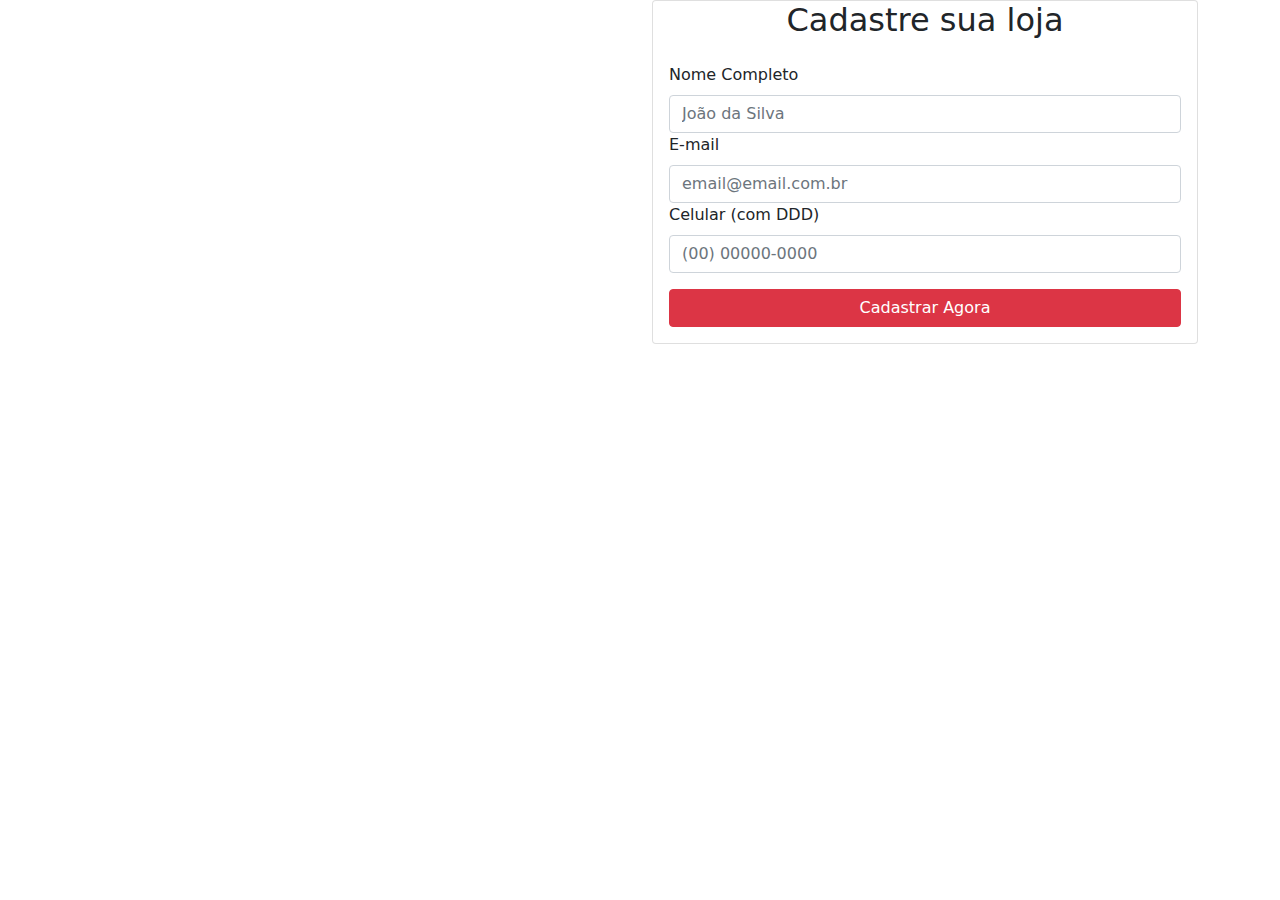
==== src/main/webapp/index.html @ 2f575317 "Change forms to html to easily format with live server WIP" ====
<!-- <%@ page language="java" contentType="text/html; charset=UTF-8" pageEncoding="UTF-8" %> <%@ page isELIgnored="false" %> -->
<!DOCTYPE html>
<html>
  <head>
    <meta charset="UTF-8" />
    <title>Add User</title>
    <link rel="stylesheet" href="resources/css/bootstrap.min.css" />
  </head>
  <body>
    <div class="container">
      <div class="row">
        <div class="col"></div>
        <div class="col-sm-6">
          <div class="card">
            <div>
              <h2 class="card-title text-center">Cadastre sua loja</h2>
            </div>
            <div class="card-body">
              <form action="registercontact" method="post">
                <div class="mb3">
                  <label class="form-label" for="userName">Nome Completo</label>
                  <input class="form-control" type="text" name="name" id="userName" placeholder="João da Silva" />
                </div>
                <div class="mb3">
                  <label class="form-label" for="email">E-mail</label>
                  <input class="form-control" type="email" name="email" id="email" placeholder="email@email.com.br" />
                </div>
                <div class="mb-3">
                  <label class="form-label" for="phone">Celular (com DDD)</label>
                  <input class="form-control" type="tel" required="required" maxlength="15" name="phone" placeholder="(00) 00000-0000" />
                </div>
                <div class="d-grid gap-2">
                  <button class="btn btn-danger" type="submit">Cadastrar Agora</button>
                </div>
              </form>
            </div>
          </div>
        </div>
      </div>
    </div>
    <script src="resources/js/bootstrap.bundle.min.js"></script>
    <script src="resources/js/jquery-3.6.0.min.js"></script>
  </body>
</html>
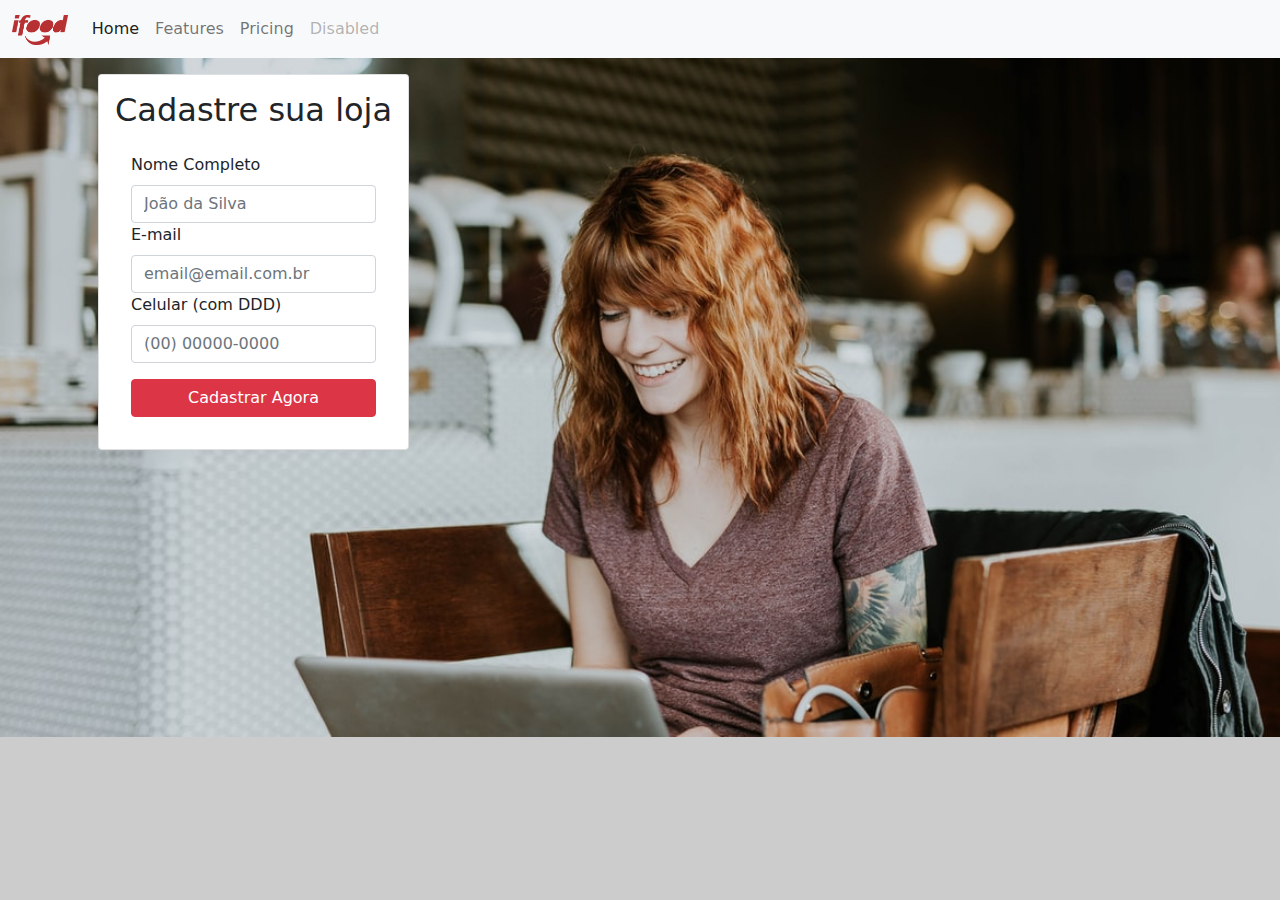
==== commit 6b844be9: "Add navbar to index" ====
--- a/src/main/webapp/index.html
+++ b/src/main/webapp/index.html
@@ -5,13 +5,41 @@
     <meta charset="UTF-8" />
     <title>Add User</title>
     <link rel="stylesheet" href="resources/css/bootstrap.min.css" />
+    <link rel="stylesheet" href="resources/css/styles.css" />
   </head>
   <body>
-    <div class="container">
+
+    </nav>
+    <nav class="navbar navbar-expand-lg navbar-light bg-light">
+      <div class="container-fluid">
+        <a class="navbar-brand" href="#">
+          <img src="resources/img/logo.png" alt="" width="100%" height="30px" />
+        </a>
+        <button
+          class="navbar-toggler"
+          type="button"
+          data-bs-toggle="collapse"
+          data-bs-target="#navbarNavAltMarkup"
+          aria-controls="navbarNavAltMarkup"
+          aria-expanded="false"
+          aria-label="Toggle navigation"
+        >
+          <span class="navbar-toggler-icon"></span>
+        </button>
+        <div class="collapse navbar-collapse" id="navbarNavAltMarkup">
+          <div class="navbar-nav">
+            <a class="nav-link active" aria-current="page" href="#">Home</a>
+            <a class="nav-link" href="#">Features</a>
+            <a class="nav-link" href="#">Pricing</a>
+            <a class="nav-link disabled" href="#" tabindex="-1" aria-disabled="true">Disabled</a>
+          </div>
+        </div>
+      </div>
+    </nav>
+    <div class="container d-flex h-100">
       <div class="row">
-        <div class="col"></div>
-        <div class="col-sm-6">
-          <div class="card">
+        <div class="col">
+          <div class="card p-3 m-3">
             <div>
               <h2 class="card-title text-center">Cadastre sua loja</h2>
             </div>
--- a/src/main/webapp/resources/css/styles.css
+++ b/src/main/webapp/resources/css/styles.css
@@ -0,0 +1,8 @@
+body {
+  background-image: url("../img/photo-1485217988980-11786ced9454.jpg");
+  background-position-x: 100%;
+  background-position-y: 30%;
+  background-size: cover;
+  background-color: #cccccc;
+  background-repeat: no-repeat;
+}
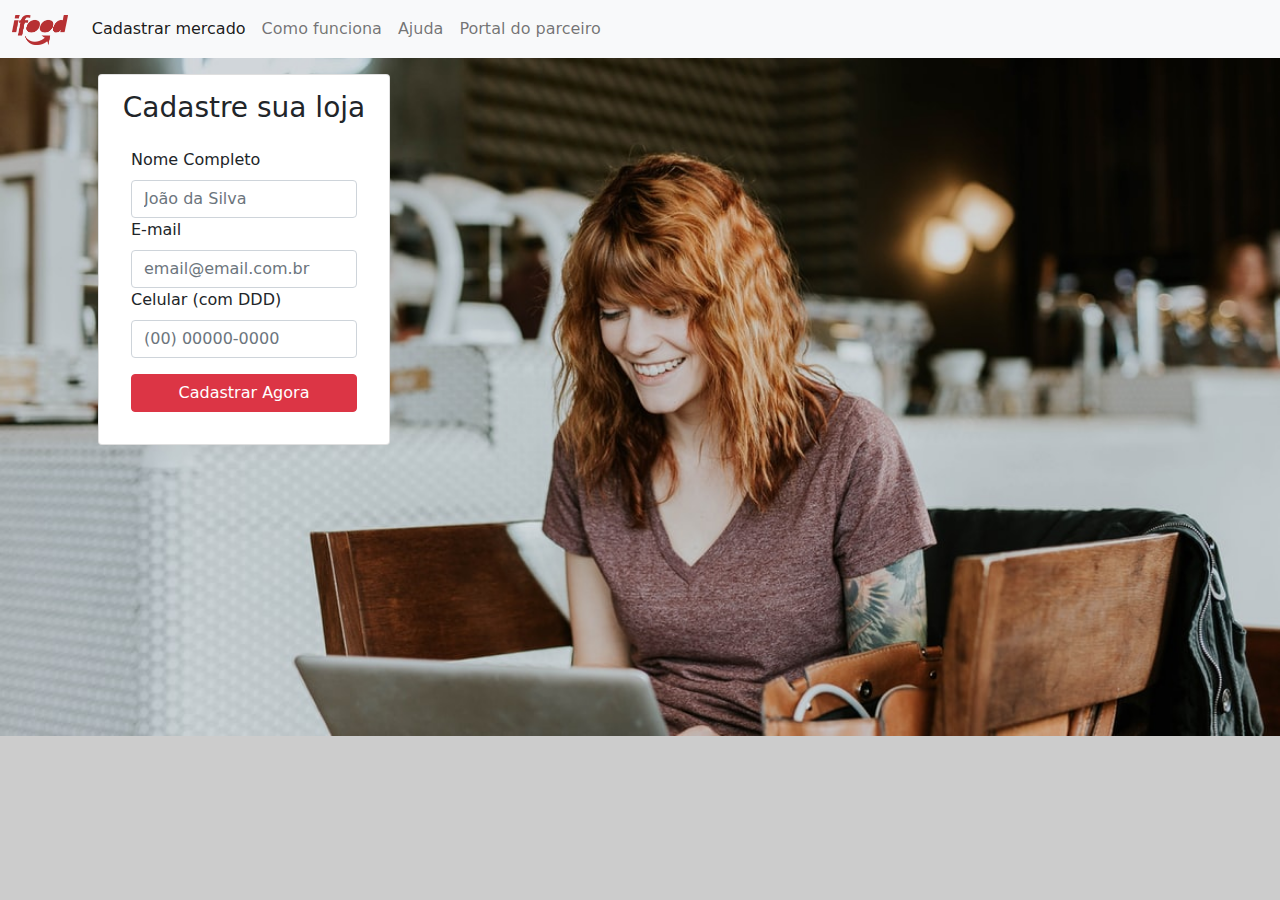
==== commit cf357b0e: "Add form validation" ====
--- a/src/main/webapp/index.html
+++ b/src/main/webapp/index.html
@@ -28,10 +28,10 @@
         </button>
         <div class="collapse navbar-collapse" id="navbarNavAltMarkup">
           <div class="navbar-nav">
-            <a class="nav-link active" aria-current="page" href="#">Home</a>
-            <a class="nav-link" href="#">Features</a>
-            <a class="nav-link" href="#">Pricing</a>
-            <a class="nav-link disabled" href="#" tabindex="-1" aria-disabled="true">Disabled</a>
+            <a class="nav-link active" href="#" aria-disabled="true">Cadastrar mercado</a>
+            <a class="nav-link" href="#" aria-disabled="true">Como funciona</a>
+            <a class="nav-link" href="#" aria-disabled="true">Ajuda</a>
+            <a class="nav-link" href="#" aria-disabled="true">Portal do parceiro</a>
           </div>
         </div>
       </div>
@@ -41,21 +41,30 @@
         <div class="col">
           <div class="card p-3 m-3">
             <div>
-              <h2 class="card-title text-center">Cadastre sua loja</h2>
+              <h3 class="card-title text-center">Cadastre sua loja</h3>
             </div>
             <div class="card-body">
-              <form action="registercontact" method="post">
-                <div class="mb3">
+              <form class ="needs-validation" action="registercontact" method="post" novalidate>
+                <div class="has-validation mb3">
                   <label class="form-label" for="userName">Nome Completo</label>
-                  <input class="form-control" type="text" name="name" id="userName" placeholder="João da Silva" />
+                  <input class="form-control" type="text" name="name" id="userName" placeholder="João da Silva" required/>
+                  <div class="invalid-feedback">
+                    Campo obrigatório
+                  </div>
                 </div>
-                <div class="mb3">
+                <div class="has-validation mb3">
                   <label class="form-label" for="email">E-mail</label>
-                  <input class="form-control" type="email" name="email" id="email" placeholder="email@email.com.br" />
+                  <input class="form-control" type="email" name="email" id="email" placeholder="email@email.com.br" required/>
+                  <div class="invalid-feedback">
+                    Campo obrigatório
+                  </div>
                 </div>
-                <div class="mb-3">
+                <div class="has-validation mb-3">
                   <label class="form-label" for="phone">Celular (com DDD)</label>
-                  <input class="form-control" type="tel" required="required" maxlength="15" name="phone" placeholder="(00) 00000-0000" />
+                  <input class="form-control" type="tel" required="required" maxlength="15" name="phone" placeholder="(00) 00000-0000" required/>
+                  <div class="invalid-feedback">
+                    Campo obrigatório
+                  </div>
                 </div>
                 <div class="d-grid gap-2">
                   <button class="btn btn-danger" type="submit">Cadastrar Agora</button>
@@ -68,5 +77,7 @@
     </div>
     <script src="resources/js/bootstrap.bundle.min.js"></script>
     <script src="resources/js/jquery-3.6.0.min.js"></script>
+    <script src="resources/js/validate-form.js"></script>
+
   </body>
 </html>
